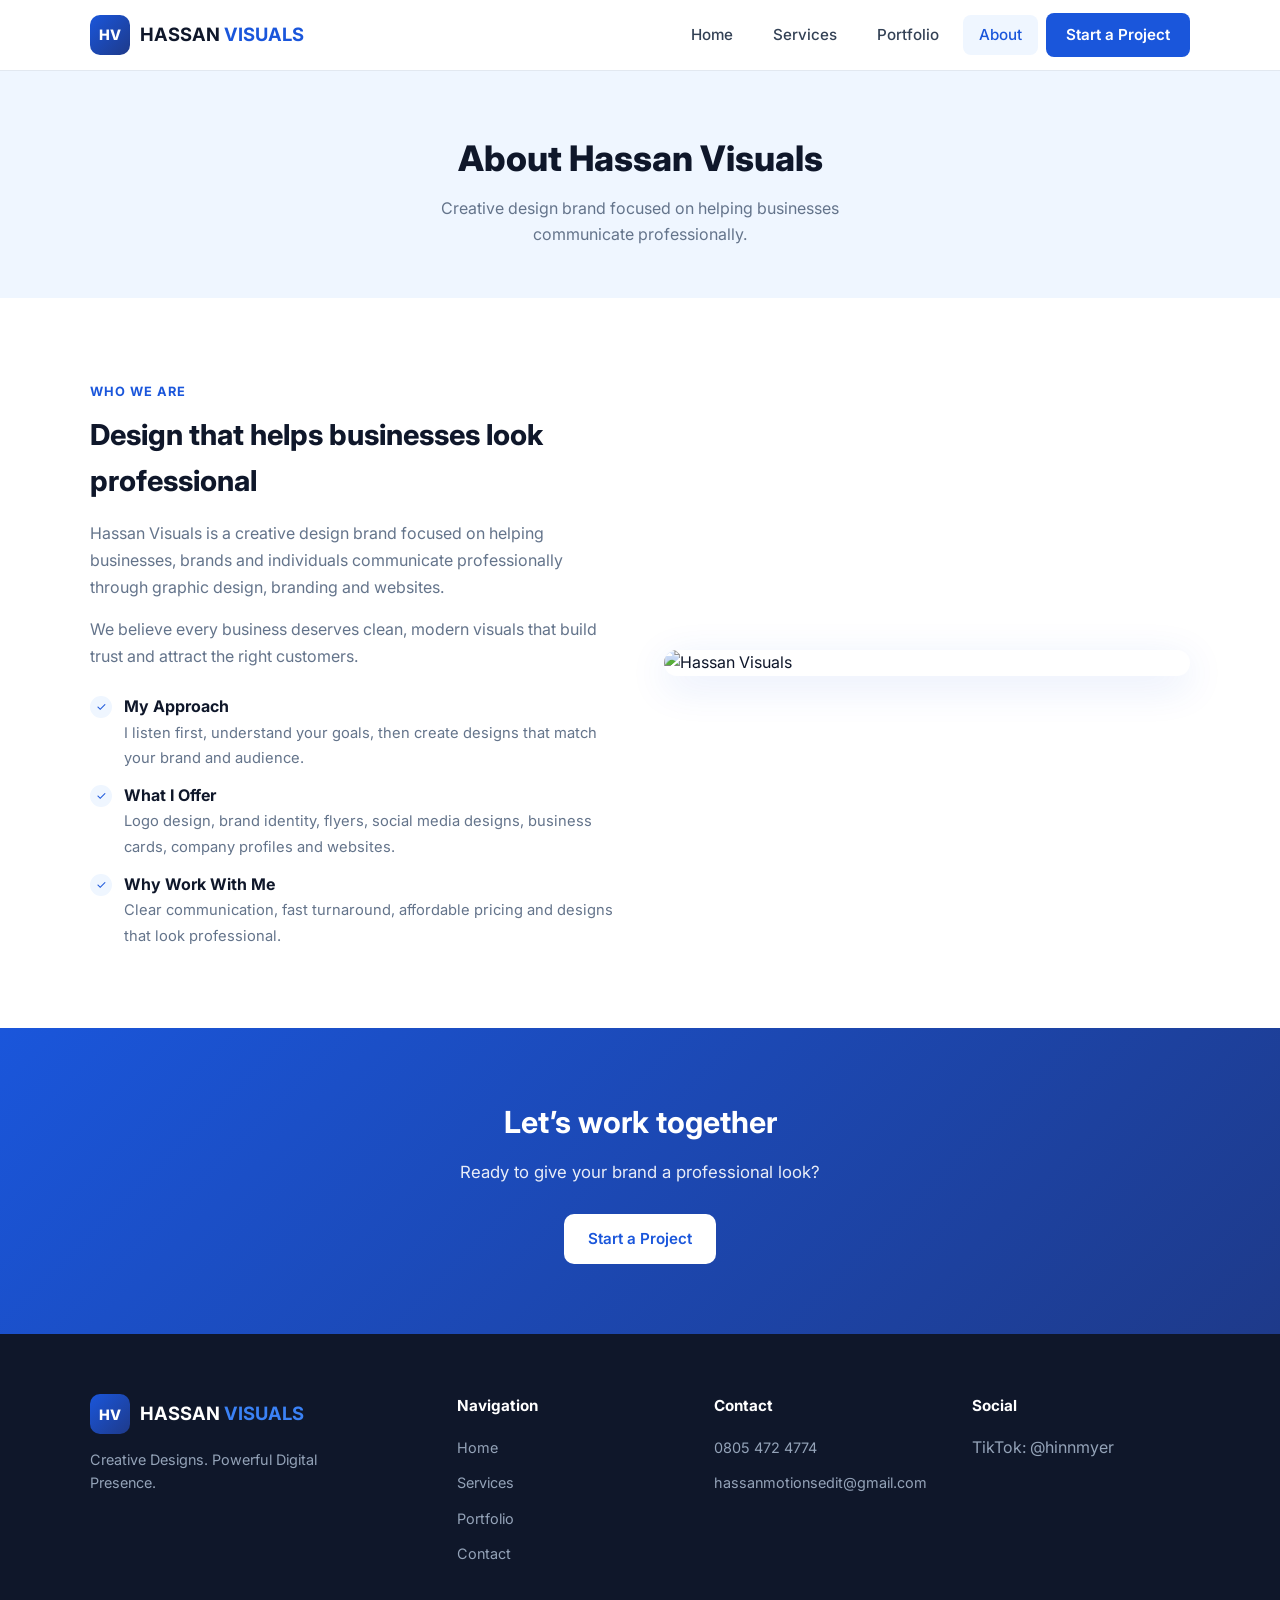
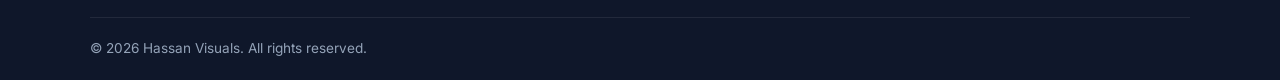
==== about.html @ f55da146 "Add files via upload" ====
<!DOCTYPE html>
<html lang="en">
<head>
  <meta charset="UTF-8">
  <meta name="viewport" content="width=device-width, initial-scale=1.0">
  <title>About | Hassan Visuals</title>
  <link rel="preconnect" href="https://fonts.googleapis.com">
  <link href="https://fonts.googleapis.com/css2?family=Inter:wght@400;500;600;700;800&display=swap" rel="stylesheet">
  <link rel="stylesheet" href="styles.css">
</head>
<body>
  <header class="header" id="header">
    <div class="container">
      <nav class="nav">
        <a href="index.html" class="logo"><div class="logo-mark">HV</div><div>HASSAN <span>VISUALS</span></div></a>
        <div class="nav-links">
          <a href="index.html">Home</a>
          <a href="services.html">Services</a>
          <a href="portfolio.html">Portfolio</a>
          <a href="about.html" class="active">About</a>
          <a href="contact.html" class="btn-nav">Start a Project</a>
        </div>
        <button class="hamburger" id="hamburger" aria-label="Menu"><span></span><span></span><span></span></button>
      </nav>
    </div>
  </header>

  <div class="mobile-menu" id="mobileMenu">
    <a href="index.html">Home</a>
    <a href="services.html">Services</a>
    <a href="portfolio.html">Portfolio</a>
    <a href="about.html" class="active">About</a>
    <a href="contact.html">Contact</a>
    <a href="contact.html" class="btn-nav">Start a Project</a>
    <a href="https://wa.me/2348054724774" target="_blank" class="btn-nav" style="background:#25d366;">WhatsApp Us</a>
  </div>

  <section class="page-hero">
    <div class="container">
      <h1>About Hassan Visuals</h1>
      <p>Creative design brand focused on helping businesses communicate professionally.</p>
    </div>
  </section>

  <section class="section">
    <div class="container">
      <div class="about-grid">
        <div class="about-content">
          <div class="section-label">Who We Are</div>
          <h2>Design that helps businesses look professional</h2>
          <p>Hassan Visuals is a creative design brand focused on helping businesses, brands and individuals communicate professionally through graphic design, branding and websites.</p>
          <p>We believe every business deserves clean, modern visuals that build trust and attract the right customers.</p>

          <div class="about-features">
            <div class="about-feature">
              <div class="check">✓</div>
              <div><strong>My Approach</strong><br><span style="color:var(--gray-500);font-size:0.92rem;">I listen first, understand your goals, then create designs that match your brand and audience.</span></div>
            </div>
            <div class="about-feature">
              <div class="check">✓</div>
              <div><strong>What I Offer</strong><br><span style="color:var(--gray-500);font-size:0.92rem;">Logo design, brand identity, flyers, social media designs, business cards, company profiles and websites.</span></div>
            </div>
            <div class="about-feature">
              <div class="check">✓</div>
              <div><strong>Why Work With Me</strong><br><span style="color:var(--gray-500);font-size:0.92rem;">Clear communication, fast turnaround, affordable pricing and designs that look professional.</span></div>
            </div>
          </div>
        </div>
        <div>
          <img src="assets/hassan-promo.png" alt="Hassan Visuals" style="border-radius:16px;box-shadow:var(--shadow-lg);width:100%;">
        </div>
      </div>
    </div>
  </section>

  <section class="cta-section">
    <div class="container">
      <h2>Let’s work together</h2>
      <p>Ready to give your brand a professional look?</p>
      <a href="contact.html" class="btn btn-primary">Start a Project</a>
    </div>
  </section>

  <footer class="footer">
    <div class="container">
      <div class="footer-grid">
        <div class="footer-brand">
          <a href="index.html" class="logo"><div class="logo-mark">HV</div><div>HASSAN <span style="color:#3b82f6">VISUALS</span></div></a>
          <p>Creative Designs. Powerful Digital Presence.</p>
        </div>
        <div class="footer-col"><h4>Navigation</h4><ul><li><a href="index.html">Home</a></li><li><a href="services.html">Services</a></li><li><a href="portfolio.html">Portfolio</a></li><li><a href="contact.html">Contact</a></li></ul></div>
        <div class="footer-col"><h4>Contact</h4><ul><li><a href="https://wa.me/2348054724774" target="_blank">0805 472 4774</a></li><li><a href="mailto:hassanmotionsedit@gmail.com">hassanmotionsedit@gmail.com</a></li></ul></div>
        <div class="footer-col"><h4>Social</h4><ul><li>TikTok: @hinnmyer</li></ul></div>
      </div>
      <div class="footer-bottom"><p>© 2026 Hassan Visuals. All rights reserved.</p></div>
    </div>
  </footer>
  <script src="script.js"></script>
</body>
</html>
---- styles.css ----
/* =============================================
   HASSAN VISUALS — Blue & White Professional Theme
   ============================================= */

:root {
  --blue: #1a56db;
  --blue-dark: #1e3a8a;
  --blue-light: #3b82f6;
  --blue-soft: #eff6ff;
  --white: #ffffff;
  --gray-50: #f8fafc;
  --gray-100: #f1f5f9;
  --gray-200: #e2e8f0;
  --gray-500: #64748b;
  --gray-700: #334155;
  --gray-900: #0f172a;
  --gold: #f59e0b;
  --radius: 12px;
  --shadow: 0 4px 20px rgba(26, 86, 219, 0.08);
  --shadow-lg: 0 10px 40px rgba(26, 86, 219, 0.12);
  --font: 'Inter', -apple-system, BlinkMacSystemFont, 'Segoe UI', sans-serif;
}

* {
  margin: 0;
  padding: 0;
  box-sizing: border-box;
}

html {
  scroll-behavior: smooth;
}

body {
  font-family: var(--font);
  background: var(--white);
  color: var(--gray-900);
  line-height: 1.6;
  overflow-x: hidden;
}

img {
  max-width: 100%;
  display: block;
}

a {
  text-decoration: none;
  color: inherit;
}

ul {
  list-style: none;
}

.container {
  width: 100%;
  max-width: 1140px;
  margin: 0 auto;
  padding: 0 20px;
}

/* ========== HEADER & NAV ========== */
.header {
  position: fixed;
  top: 0;
  left: 0;
  right: 0;
  z-index: 1000;
  background: rgba(255, 255, 255, 0.95);
  backdrop-filter: blur(12px);
  border-bottom: 1px solid var(--gray-200);
  transition: box-shadow 0.3s;
}

.header.scrolled {
  box-shadow: 0 2px 20px rgba(0,0,0,0.06);
}

.nav {
  display: flex;
  align-items: center;
  justify-content: space-between;
  height: 70px;
}

.logo {
  display: flex;
  align-items: center;
  gap: 10px;
  font-weight: 700;
  font-size: 1.15rem;
  color: var(--gray-900);
}

.logo-mark {
  width: 40px;
  height: 40px;
  background: linear-gradient(135deg, var(--blue), var(--blue-dark));
  color: white;
  border-radius: 10px;
  display: flex;
  align-items: center;
  justify-content: center;
  font-size: 0.9rem;
  font-weight: 800;
}

.logo span {
  color: var(--blue);
}

/* Desktop Nav */
.nav-links {
  display: flex;
  align-items: center;
  gap: 8px;
}

.nav-links a {
  padding: 8px 16px;
  font-size: 0.95rem;
  font-weight: 500;
  color: var(--gray-700);
  border-radius: 8px;
  transition: 0.2s;
}

.nav-links a:hover,
.nav-links a.active {
  color: var(--blue);
  background: var(--blue-soft);
}

.nav-links .btn-nav {
  background: var(--blue);
  color: white !important;
  padding: 10px 20px;
  border-radius: 8px;
  font-weight: 600;
}

.nav-links .btn-nav:hover {
  background: var(--blue-dark);
}

/* Hamburger */
.hamburger {
  display: none;
  flex-direction: column;
  gap: 5px;
  cursor: pointer;
  padding: 8px;
  background: none;
  border: none;
  z-index: 1001;
}

.hamburger span {
  display: block;
  width: 24px;
  height: 2.5px;
  background: var(--gray-900);
  border-radius: 2px;
  transition: 0.3s;
}

.hamburger.active span:nth-child(1) {
  transform: rotate(45deg) translate(5px, 5px);
}

.hamburger.active span:nth-child(2) {
  opacity: 0;
}

.hamburger.active span:nth-child(3) {
  transform: rotate(-45deg) translate(5px, -5px);
}

/* Mobile Menu */
.mobile-menu {
  display: none;
  position: fixed;
  top: 70px;
  left: 0;
  right: 0;
  bottom: 0;
  background: white;
  padding: 24px 20px;
  flex-direction: column;
  gap: 8px;
  z-index: 999;
  transform: translateX(100%);
  transition: transform 0.3s ease;
}

.mobile-menu.open {
  transform: translateX(0);
}

.mobile-menu a {
  display: block;
  padding: 14px 16px;
  font-size: 1.05rem;
  font-weight: 500;
  color: var(--gray-700);
  border-radius: 10px;
  transition: 0.2s;
}

.mobile-menu a:hover,
.mobile-menu a.active {
  background: var(--blue-soft);
  color: var(--blue);
}

.mobile-menu .btn-nav {
  background: var(--blue);
  color: white !important;
  text-align: center;
  margin-top: 12px;
  font-weight: 600;
}

/* ========== HERO ========== */
.hero {
  padding: 140px 0 80px;
  background: linear-gradient(180deg, var(--blue-soft) 0%, white 100%);
  position: relative;
  overflow: hidden;
}

.hero::before {
  content: '';
  position: absolute;
  top: -100px;
  right: -100px;
  width: 400px;
  height: 400px;
  background: radial-gradient(circle, rgba(26,86,219,0.08), transparent 70%);
  pointer-events: none;
}

.hero-content {
  max-width: 680px;
}

.hero-badge {
  display: inline-block;
  background: white;
  color: var(--blue);
  font-size: 0.85rem;
  font-weight: 600;
  padding: 6px 14px;
  border-radius: 50px;
  border: 1px solid var(--gray-200);
  margin-bottom: 20px;
  box-shadow: var(--shadow);
}

.hero h1 {
  font-size: clamp(2.2rem, 5vw, 3.2rem);
  font-weight: 800;
  line-height: 1.15;
  color: var(--gray-900);
  margin-bottom: 18px;
  letter-spacing: -0.5px;
}

.hero h1 span {
  color: var(--blue);
}

.hero p {
  font-size: 1.1rem;
  color: var(--gray-500);
  margin-bottom: 32px;
  max-width: 520px;
  line-height: 1.7;
}

.hero-buttons {
  display: flex;
  flex-wrap: wrap;
  gap: 12px;
}

/* ========== BUTTONS ========== */
.btn {
  display: inline-flex;
  align-items: center;
  justify-content: center;
  gap: 8px;
  padding: 13px 24px;
  font-size: 0.95rem;
  font-weight: 600;
  border-radius: 10px;
  border: none;
  cursor: pointer;
  transition: 0.25s;
  font-family: var(--font);
}

.btn-primary {
  background: var(--blue);
  color: white;
  box-shadow: 0 4px 14px rgba(26, 86, 219, 0.3);
}

.btn-primary:hover {
  background: var(--blue-dark);
  transform: translateY(-1px);
}

.btn-outline {
  background: white;
  color: var(--blue);
  border: 2px solid var(--blue);
}

.btn-outline:hover {
  background: var(--blue-soft);
}

.btn-whatsapp {
  background: #25d366;
  color: white;
}

.btn-whatsapp:hover {
  background: #1da851;
}

/* ========== SECTIONS ========== */
.section {
  padding: 80px 0;
}

.section-header {
  text-align: center;
  max-width: 560px;
  margin: 0 auto 48px;
}

.section-header h2 {
  font-size: 1.9rem;
  font-weight: 750;
  color: var(--gray-900);
  margin-bottom: 12px;
  letter-spacing: -0.3px;
}

.section-header p {
  color: var(--gray-500);
  font-size: 1.05rem;
}

.section-label {
  display: inline-block;
  font-size: 0.8rem;
  font-weight: 700;
  color: var(--blue);
  text-transform: uppercase;
  letter-spacing: 1px;
  margin-bottom: 10px;
}

/* ========== SERVICES ========== */
.services-grid {
  display: grid;
  grid-template-columns: repeat(auto-fill, minmax(280px, 1fr));
  gap: 24px;
}

.service-card {
  background: white;
  border: 1px solid var(--gray-200);
  border-radius: var(--radius);
  padding: 28px 24px;
  transition: 0.3s;
}

.service-card:hover {
  border-color: var(--blue-light);
  box-shadow: var(--shadow-lg);
  transform: translateY(-4px);
}

.service-icon {
  width: 48px;
  height: 48px;
  background: var(--blue-soft);
  color: var(--blue);
  border-radius: 12px;
  display: flex;
  align-items: center;
  justify-content: center;
  font-size: 1.4rem;
  margin-bottom: 16px;
}

.service-card h3 {
  font-size: 1.1rem;
  font-weight: 700;
  margin-bottom: 8px;
  color: var(--gray-900);
}

.service-card p {
  font-size: 0.92rem;
  color: var(--gray-500);
  line-height: 1.6;
}

/* ========== PORTFOLIO ========== */
.portfolio-grid {
  display: grid;
  grid-template-columns: repeat(auto-fill, minmax(300px, 1fr));
  gap: 24px;
}

.portfolio-card {
  background: white;
  border-radius: var(--radius);
  overflow: hidden;
  border: 1px solid var(--gray-200);
  transition: 0.3s;
}

.portfolio-card:hover {
  box-shadow: var(--shadow-lg);
  transform: translateY(-4px);
}

.portfolio-card-img {
  width: 100%;
  aspect-ratio: 4/3;
  overflow: hidden;
  background: var(--gray-100);
}

.portfolio-card-img img {
  width: 100%;
  height: 100%;
  object-fit: cover;
  transition: transform 0.4s;
}

.portfolio-card:hover .portfolio-card-img img {
  transform: scale(1.05);
}

.portfolio-card-body {
  padding: 18px 20px 22px;
}

.portfolio-card-body .category {
  font-size: 0.75rem;
  font-weight: 700;
  color: var(--blue);
  text-transform: uppercase;
  letter-spacing: 0.5px;
  margin-bottom: 6px;
}

.portfolio-card-body h3 {
  font-size: 1.05rem;
  font-weight: 700;
  margin-bottom: 6px;
}

.portfolio-card-body p {
  font-size: 0.88rem;
  color: var(--gray-500);
  line-height: 1.5;
}

/* ========== PRICING ========== */
.pricing-grid {
  display: grid;
  grid-template-columns: repeat(auto-fill, minmax(260px, 1fr));
  gap: 20px;
}

.price-card {
  background: white;
  border: 1px solid var(--gray-200);
  border-radius: var(--radius);
  padding: 28px 24px;
  text-align: center;
  transition: 0.3s;
}

.price-card:hover {
  border-color: var(--blue);
  box-shadow: var(--shadow-lg);
}

.price-card h3 {
  font-size: 1.1rem;
  margin-bottom: 8px;
}

.price-card .price {
  font-size: 1.6rem;
  font-weight: 800;
  color: var(--blue);
  margin: 12px 0;
}

.price-card p {
  font-size: 0.9rem;
  color: var(--gray-500);
}

/* ========== ABOUT ========== */
.about-grid {
  display: grid;
  grid-template-columns: 1fr 1fr;
  gap: 48px;
  align-items: center;
}

.about-content h2 {
  font-size: 1.8rem;
  font-weight: 750;
  margin-bottom: 16px;
}

.about-content p {
  color: var(--gray-500);
  margin-bottom: 14px;
  line-height: 1.7;
}

.about-features {
  display: grid;
  gap: 12px;
  margin-top: 24px;
}

.about-feature {
  display: flex;
  align-items: flex-start;
  gap: 12px;
}

.about-feature .check {
  width: 22px;
  height: 22px;
  background: var(--blue-soft);
  color: var(--blue);
  border-radius: 50%;
  display: flex;
  align-items: center;
  justify-content: center;
  font-size: 0.75rem;
  flex-shrink: 0;
  margin-top: 2px;
}

/* ========== CONTACT ========== */
.contact-grid {
  display: grid;
  grid-template-columns: 1fr 1.2fr;
  gap: 40px;
}

.contact-info-card {
  background: var(--blue);
  color: white;
  border-radius: 16px;
  padding: 36px 28px;
}

.contact-info-card h3 {
  font-size: 1.3rem;
  margin-bottom: 8px;
}

.contact-info-card > p {
  opacity: 0.85;
  margin-bottom: 28px;
  font-size: 0.95rem;
}

.contact-item {
  display: flex;
  align-items: flex-start;
  gap: 14px;
  margin-bottom: 20px;
}

.contact-item .icon {
  width: 40px;
  height: 40px;
  background: rgba(255,255,255,0.15);
  border-radius: 10px;
  display: flex;
  align-items: center;
  justify-content: center;
  flex-shrink: 0;
}

.contact-item .label {
  font-size: 0.8rem;
  opacity: 0.7;
  margin-bottom: 2px;
}

.contact-item .value {
  font-weight: 600;
  font-size: 0.95rem;
}

.contact-item a {
  color: white;
}

.contact-form {
  background: white;
  border: 1px solid var(--gray-200);
  border-radius: 16px;
  padding: 32px 28px;
}

.form-group {
  margin-bottom: 18px;
}

.form-group label {
  display: block;
  font-size: 0.88rem;
  font-weight: 600;
  color: var(--gray-700);
  margin-bottom: 6px;
}

.form-group input,
.form-group select,
.form-group textarea {
  width: 100%;
  padding: 12px 14px;
  border: 1px solid var(--gray-200);
  border-radius: 8px;
  font-size: 0.95rem;
  font-family: var(--font);
  transition: 0.2s;
  background: var(--gray-50);
}

.form-group input:focus,
.form-group select:focus,
.form-group textarea:focus {
  outline: none;
  border-color: var(--blue);
  background: white;
  box-shadow: 0 0 0 3px rgba(26, 86, 219, 0.1);
}

.form-group textarea {
  min-height: 110px;
  resize: vertical;
}

.form-row {
  display: grid;
  grid-template-columns: 1fr 1fr;
  gap: 16px;
}

/* ========== CTA ========== */
.cta-section {
  background: linear-gradient(135deg, var(--blue), var(--blue-dark));
  color: white;
  padding: 70px 0;
  text-align: center;
}

.cta-section h2 {
  font-size: 1.9rem;
  margin-bottom: 12px;
}

.cta-section p {
  opacity: 0.9;
  margin-bottom: 28px;
  font-size: 1.05rem;
}

.cta-section .btn-primary {
  background: white;
  color: var(--blue);
  box-shadow: none;
}

.cta-section .btn-primary:hover {
  background: var(--gray-100);
}

/* ========== FOOTER ========== */
.footer {
  background: var(--gray-900);
  color: #94a3b8;
  padding: 60px 0 0;
}

.footer-grid {
  display: grid;
  grid-template-columns: 1.5fr 1fr 1fr 1fr;
  gap: 40px;
  padding-bottom: 40px;
  border-bottom: 1px solid rgba(255,255,255,0.08);
}

.footer-brand .logo {
  color: white;
  margin-bottom: 14px;
}

.footer-brand p {
  font-size: 0.9rem;
  line-height: 1.6;
  max-width: 260px;
}

.footer-col h4 {
  color: white;
  font-size: 0.95rem;
  margin-bottom: 16px;
}

.footer-col ul li {
  margin-bottom: 10px;
}

.footer-col a {
  font-size: 0.9rem;
  transition: 0.2s;
}

.footer-col a:hover {
  color: white;
}

.footer-bottom {
  display: flex;
  justify-content: space-between;
  align-items: center;
  padding: 20px 0;
  font-size: 0.85rem;
}

.footer-social {
  display: flex;
  gap: 12px;
}

.footer-social a {
  width: 36px;
  height: 36px;
  background: rgba(255,255,255,0.08);
  border-radius: 8px;
  display: flex;
  align-items: center;
  justify-content: center;
  transition: 0.2s;
}

.footer-social a:hover {
  background: var(--blue);
  color: white;
}

/* ========== PAGE HERO ========== */
.page-hero {
  padding: 130px 0 50px;
  background: var(--blue-soft);
  text-align: center;
}

.page-hero h1 {
  font-size: 2.2rem;
  font-weight: 800;
  margin-bottom: 10px;
}

.page-hero p {
  color: var(--gray-500);
  max-width: 500px;
  margin: 0 auto;
}

/* ========== RESPONSIVE ========== */
@media (max-width: 900px) {
  .nav-links {
    display: none;
  }

  .hamburger {
    display: flex;
  }

  .mobile-menu {
    display: flex;
  }

  .about-grid,
  .contact-grid {
    grid-template-columns: 1fr;
  }

  .footer-grid {
    grid-template-columns: 1fr 1fr;
  }

  .form-row {
    grid-template-columns: 1fr;
  }
}

@media (max-width: 600px) {
  .hero {
    padding: 120px 0 60px;
  }

  .section {
    padding: 60px 0;
  }

  .footer-grid {
    grid-template-columns: 1fr;
  }

  .footer-bottom {
    flex-direction: column;
    gap: 12px;
    text-align: center;
  }

  .hero-buttons {
    flex-direction: column;
  }

  .hero-buttons .btn {
    width: 100%;
  }
}
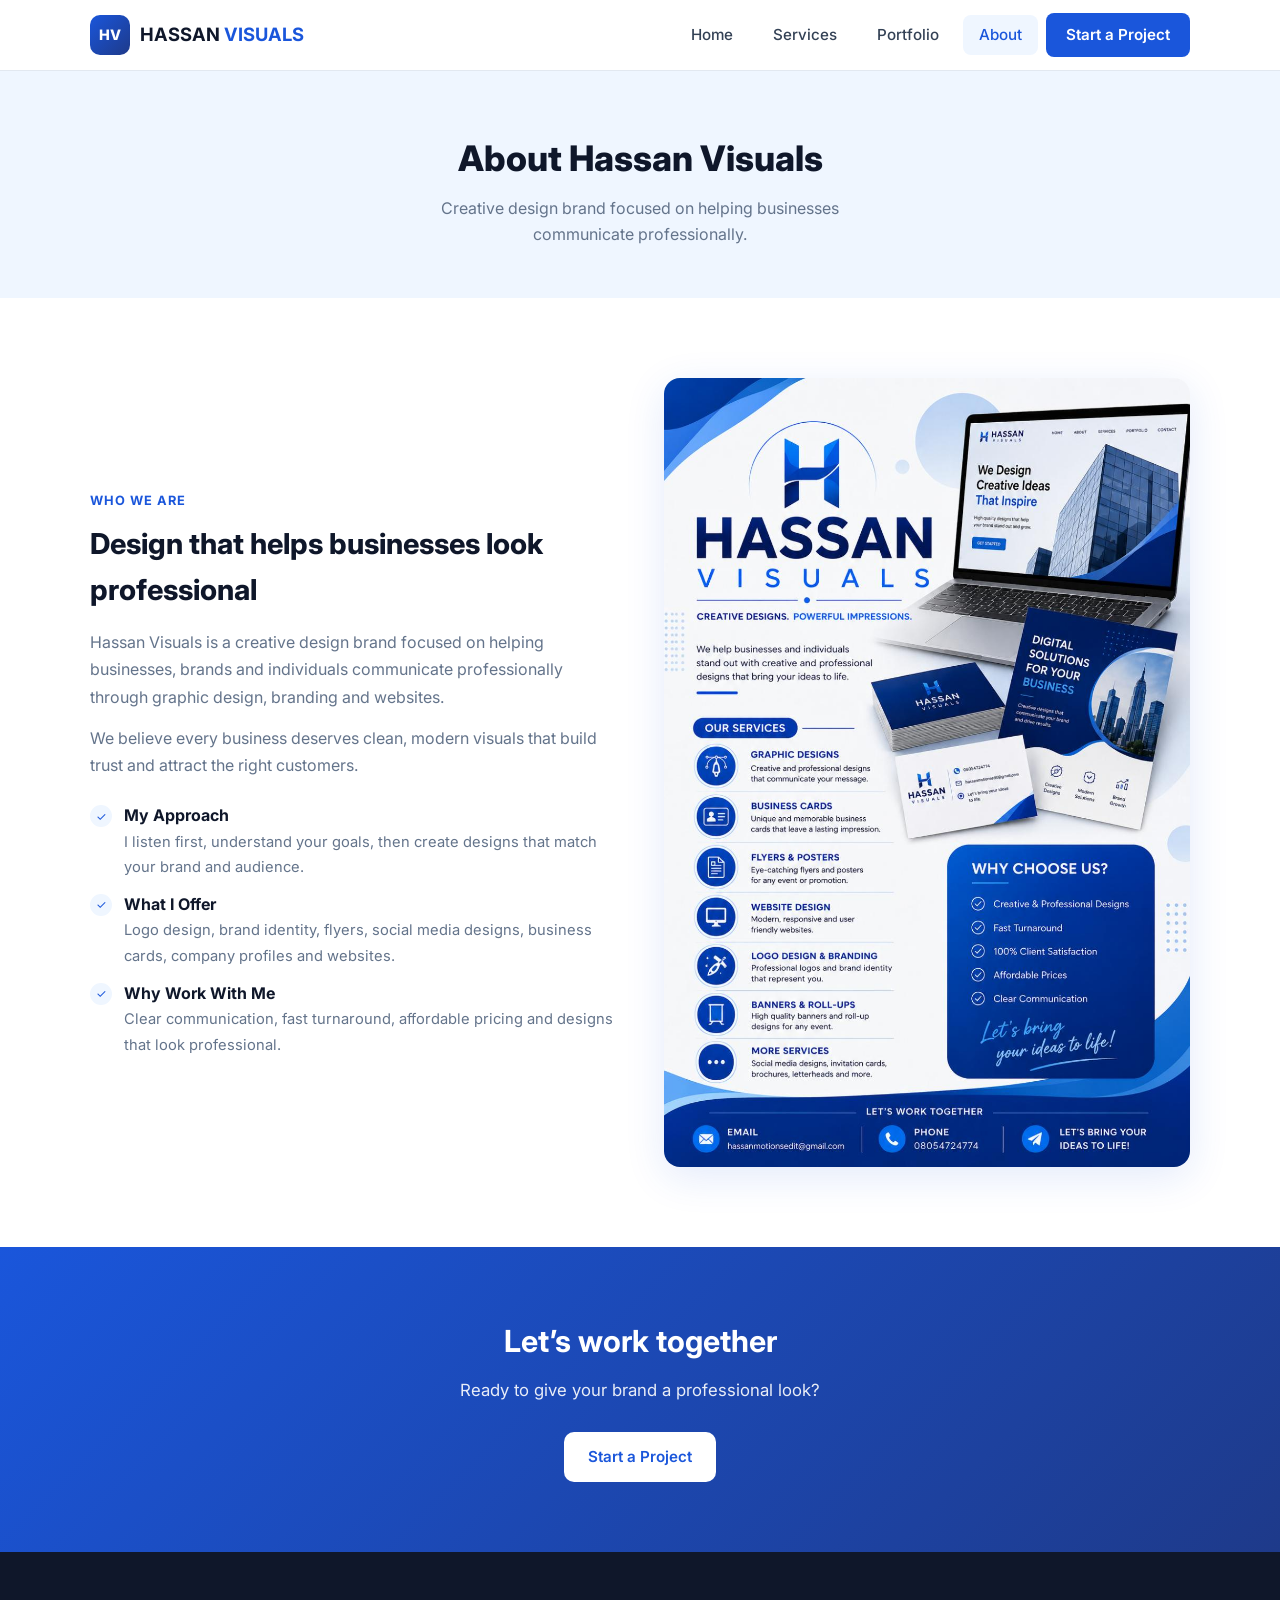
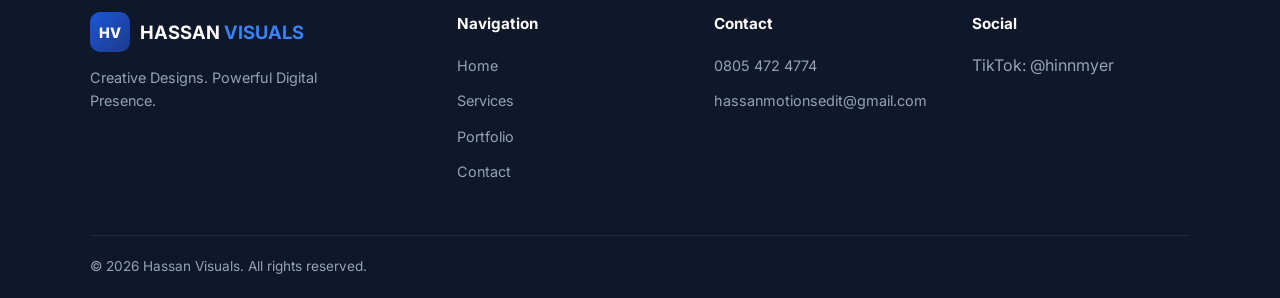
==== commit 4ed6d94b: "Add files via upload" ====
--- a/about.html
+++ b/about.html
@@ -67,7 +67,7 @@
           </div>
         </div>
         <div>
-          <img src="assets/hassan-promo.png" alt="Hassan Visuals" style="border-radius:16px;box-shadow:var(--shadow-lg);width:100%;">
+          <img src="hassan-promo.png" alt="Hassan Visuals" style="border-radius:16px;box-shadow:var(--shadow-lg);width:100%;">
         </div>
       </div>
     </div>
@@ -96,5 +96,8 @@
     </div>
   </footer>
   <script src="script.js"></script>
+<script>/* INLINE HAMBURGER */
+(function(){var h=document.getElementById("hamburger"),m=document.getElementById("mobileMenu");if(h&&m){h.addEventListener("click",function(){h.classList.toggle("active");m.classList.toggle("open");document.body.style.overflow=m.classList.contains("open")?"hidden":"";});m.querySelectorAll("a").forEach(function(a){a.addEventListener("click",function(){h.classList.remove("active");m.classList.remove("open");document.body.style.overflow="";});});}})();
+</script>
 </body>
 </html>
--- a/styles.css
+++ b/styles.css
@@ -192,9 +192,11 @@
   z-index: 999;
   transform: translateX(100%);
   transition: transform 0.3s ease;
+  overflow-y: auto;
 }
 
 .mobile-menu.open {
+  display: flex !important;
   transform: translateX(0);
 }
 
@@ -802,6 +804,7 @@
   }
 
   .mobile-menu {
+  display: none;
     display: flex;
   }
 
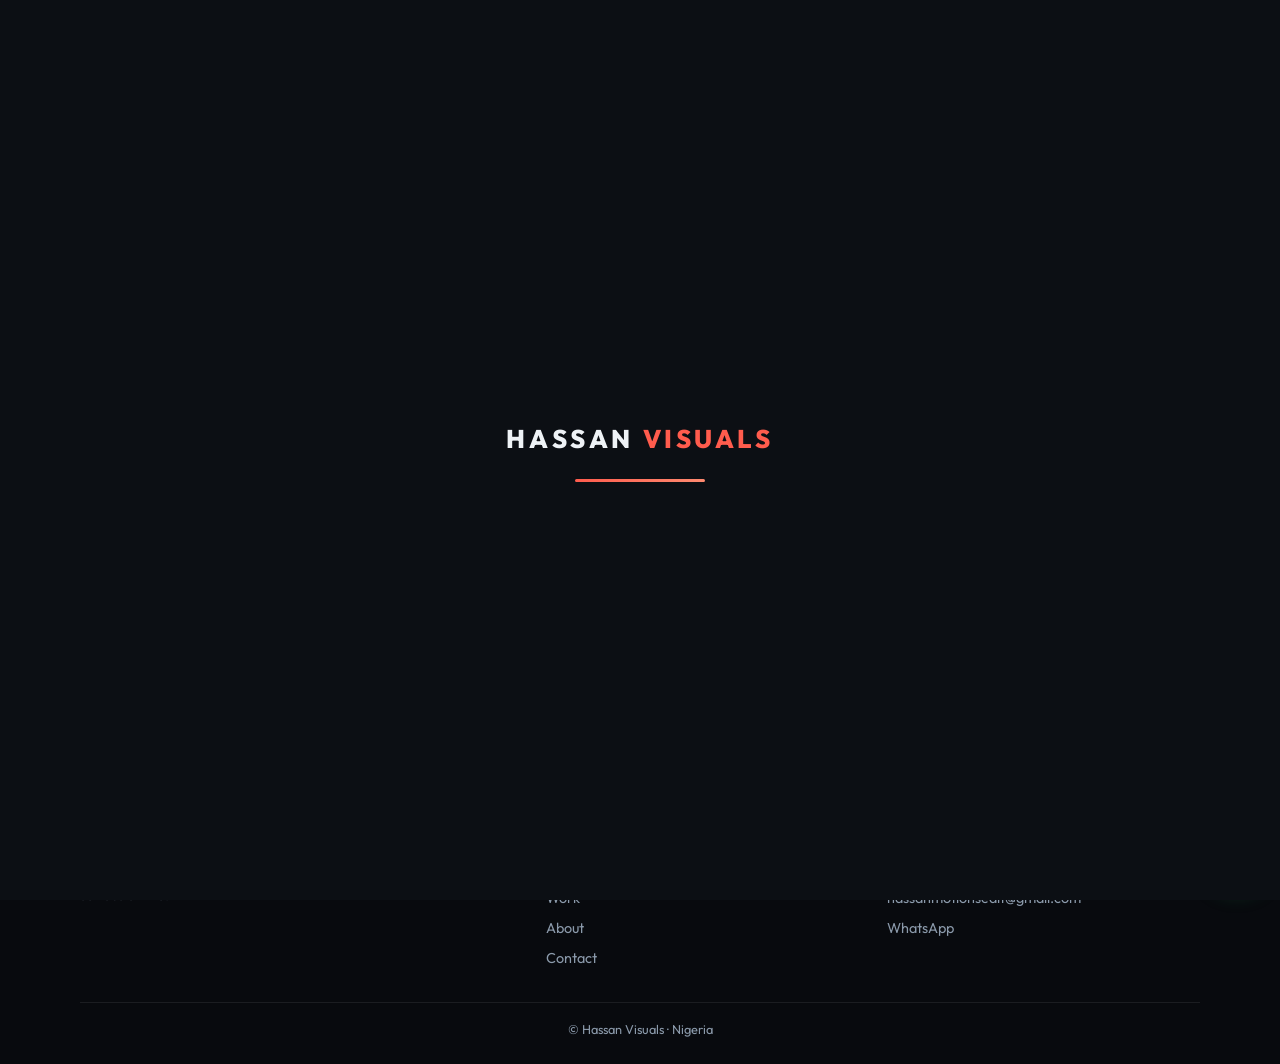
==== commit 2ef3d1d1: "Add files via upload" ====
--- a/about.html
+++ b/about.html
@@ -1,103 +1,37 @@
 <!DOCTYPE html>
 <html lang="en">
 <head>
-  <meta charset="UTF-8">
-  <meta name="viewport" content="width=device-width, initial-scale=1.0">
-  <title>About | Hassan Visuals</title>
-  <link rel="preconnect" href="https://fonts.googleapis.com">
-  <link href="https://fonts.googleapis.com/css2?family=Inter:wght@400;500;600;700;800&display=swap" rel="stylesheet">
-  <link rel="stylesheet" href="styles.css">
+<meta charset="UTF-8">
+<meta name="viewport" content="width=device-width, initial-scale=1.0">
+<title>About — Hassan Visuals</title>
+<link rel="stylesheet" href="styles.css">
 </head>
 <body>
-  <header class="header" id="header">
-    <div class="container">
-      <nav class="nav">
-        <a href="index.html" class="logo"><div class="logo-mark">HV</div><div>HASSAN <span>VISUALS</span></div></a>
-        <div class="nav-links">
-          <a href="index.html">Home</a>
-          <a href="services.html">Services</a>
-          <a href="portfolio.html">Portfolio</a>
-          <a href="about.html" class="active">About</a>
-          <a href="contact.html" class="btn-nav">Start a Project</a>
-        </div>
-        <button class="hamburger" id="hamburger" aria-label="Menu"><span></span><span></span><span></span></button>
-      </nav>
-    </div>
-  </header>
-
-  <div class="mobile-menu" id="mobileMenu">
-    <a href="index.html">Home</a>
-    <a href="services.html">Services</a>
-    <a href="portfolio.html">Portfolio</a>
-    <a href="about.html" class="active">About</a>
-    <a href="contact.html">Contact</a>
-    <a href="contact.html" class="btn-nav">Start a Project</a>
-    <a href="https://wa.me/2348054724774" target="_blank" class="btn-nav" style="background:#25d366;">WhatsApp Us</a>
-  </div>
-
-  <section class="page-hero">
-    <div class="container">
-      <h1>About Hassan Visuals</h1>
-      <p>Creative design brand focused on helping businesses communicate professionally.</p>
-    </div>
-  </section>
-
-  <section class="section">
-    <div class="container">
-      <div class="about-grid">
-        <div class="about-content">
-          <div class="section-label">Who We Are</div>
-          <h2>Design that helps businesses look professional</h2>
-          <p>Hassan Visuals is a creative design brand focused on helping businesses, brands and individuals communicate professionally through graphic design, branding and websites.</p>
-          <p>We believe every business deserves clean, modern visuals that build trust and attract the right customers.</p>
-
-          <div class="about-features">
-            <div class="about-feature">
-              <div class="check">✓</div>
-              <div><strong>My Approach</strong><br><span style="color:var(--gray-500);font-size:0.92rem;">I listen first, understand your goals, then create designs that match your brand and audience.</span></div>
-            </div>
-            <div class="about-feature">
-              <div class="check">✓</div>
-              <div><strong>What I Offer</strong><br><span style="color:var(--gray-500);font-size:0.92rem;">Logo design, brand identity, flyers, social media designs, business cards, company profiles and websites.</span></div>
-            </div>
-            <div class="about-feature">
-              <div class="check">✓</div>
-              <div><strong>Why Work With Me</strong><br><span style="color:var(--gray-500);font-size:0.92rem;">Clear communication, fast turnaround, affordable pricing and designs that look professional.</span></div>
-            </div>
-          </div>
-        </div>
-        <div>
-          <img src="hassan-promo.png" alt="Hassan Visuals" style="border-radius:16px;box-shadow:var(--shadow-lg);width:100%;">
-        </div>
-      </div>
-    </div>
-  </section>
-
-  <section class="cta-section">
-    <div class="container">
-      <h2>Let’s work together</h2>
-      <p>Ready to give your brand a professional look?</p>
-      <a href="contact.html" class="btn btn-primary">Start a Project</a>
-    </div>
-  </section>
-
-  <footer class="footer">
-    <div class="container">
-      <div class="footer-grid">
-        <div class="footer-brand">
-          <a href="index.html" class="logo"><div class="logo-mark">HV</div><div>HASSAN <span style="color:#3b82f6">VISUALS</span></div></a>
-          <p>Creative Designs. Powerful Digital Presence.</p>
-        </div>
-        <div class="footer-col"><h4>Navigation</h4><ul><li><a href="index.html">Home</a></li><li><a href="services.html">Services</a></li><li><a href="portfolio.html">Portfolio</a></li><li><a href="contact.html">Contact</a></li></ul></div>
-        <div class="footer-col"><h4>Contact</h4><ul><li><a href="https://wa.me/2348054724774" target="_blank">0805 472 4774</a></li><li><a href="mailto:hassanmotionsedit@gmail.com">hassanmotionsedit@gmail.com</a></li></ul></div>
-        <div class="footer-col"><h4>Social</h4><ul><li>TikTok: @hinnmyer</li></ul></div>
-      </div>
-      <div class="footer-bottom"><p>© 2026 Hassan Visuals. All rights reserved.</p></div>
-    </div>
-  </footer>
-  <script src="script.js"></script>
-<script>/* INLINE HAMBURGER */
-(function(){var h=document.getElementById("hamburger"),m=document.getElementById("mobileMenu");if(h&&m){h.addEventListener("click",function(){h.classList.toggle("active");m.classList.toggle("open");document.body.style.overflow=m.classList.contains("open")?"hidden":"";});m.querySelectorAll("a").forEach(function(a){a.addEventListener("click",function(){h.classList.remove("active");m.classList.remove("open");document.body.style.overflow="";});});}})();
-</script>
-</body>
-</html>
+<div class="page-loader" id="pageLoader"><div class="loader-brand">HASSAN <span>VISUALS</span></div><div class="loader-bar"><i></i></div></div>
+<header class="header"><div class="nav">
+<a href="index.html" class="logo"><div class="logo-mark">HV</div><div>HASSAN <span>VISUALS</span></div></a>
+<nav class="nav-links"><a href="index.html" class="">Home</a><a href="services.html" class="">Services</a><a href="work.html" class="">Work</a><a href="about.html" class="active">About</a><a href="contact.html" class="">Contact</a><a class="nav-cta" href="https://wa.me/2347053326235?text=Hi%20Hassan%20Visuals%2C%20I%20want%20a%20website" target="_blank" rel="noopener">Start a Project</a></nav>
+<button class="hamburger" id="menuBtn" type="button" aria-label="Menu"><span></span><span></span><span></span></button>
+</div><div class="mobile-menu" id="mobileMenu"><a href="index.html">Home</a><a href="services.html">Services</a><a href="work.html">Work</a><a href="about.html">About</a><a href="contact.html">Contact</a><a href="https://wa.me/2347053326235?text=Hi%20Hassan%20Visuals%2C%20I%20want%20a%20website" target="_blank" rel="noopener">Start a Project</a></div></header>
+<div class="page-hero reveal"><h1>About Hassan Visuals</h1><p>Design and web from Nigeria</p></div>
+<section class="section">
+<div class="about-grid reveal">
+<img src="logo-main.png" alt="Hassan Visuals">
+<div>
+<div class="section-label">Approach</div>
+<h2>Clear work. No filler.</h2>
+<p>Hassan Visuals helps businesses show up online with websites and graphics that feel deliberate — not like a random template.</p>
+<p>I focus on layout, readability on phone, and clear next steps (usually WhatsApp or call).</p>
+<p>Whether it’s a school, car dealer, tailor, shop or clinic, the goal is the same: look credible and make contact easy.</p>
+<a class="btn btn-coral" href="https://wa.me/2347053326235?text=Hi%20Hassan%20Visuals" target="_blank" rel="noopener" style="margin-top:12px;">Talk on WhatsApp</a>
+</div>
+</div>
+</section>
+<footer class="footer"><div class="footer-inner">
+<div><strong>Hassan Visuals</strong><p>Websites, branding and graphics for businesses that want to look serious online.</p></div>
+<div><h4>Explore</h4><a href="services.html">Services</a><a href="work.html">Work</a><a href="about.html">About</a><a href="contact.html">Contact</a></div>
+<div><h4>Contact</h4><a href="tel:+2347053326235">0705 332 6235</a><a href="mailto:hassanmotionsedit@gmail.com">hassanmotionsedit@gmail.com</a><a href="https://wa.me/2347053326235" target="_blank" rel="noopener">WhatsApp</a></div>
+</div><div class="footer-bottom">© Hassan Visuals · Nigeria</div></footer>
+<a class="wa-float" href="https://wa.me/2347053326235?text=Hi%20Hassan%20Visuals" target="_blank" rel="noopener" aria-label="WhatsApp">💬</a>
+<script src="script.js"></script>
+</body></html>
--- a/styles.css
+++ b/styles.css
@@ -1,851 +1,397 @@
-/* =============================================
-   HASSAN VISUALS — Blue & White Professional Theme
-   ============================================= */
-
+@import url('https://fonts.googleapis.com/css2?family=Outfit:wght@400;500;600;700;800&family=Instrument+Serif:ital@0;1&display=swap');
 :root {
-  --blue: #1a56db;
-  --blue-dark: #1e3a8a;
-  --blue-light: #3b82f6;
-  --blue-soft: #eff6ff;
-  --white: #ffffff;
-  --gray-50: #f8fafc;
-  --gray-100: #f1f5f9;
-  --gray-200: #e2e8f0;
-  --gray-500: #64748b;
-  --gray-700: #334155;
-  --gray-900: #0f172a;
-  --gold: #f59e0b;
-  --radius: 12px;
-  --shadow: 0 4px 20px rgba(26, 86, 219, 0.08);
-  --shadow-lg: 0 10px 40px rgba(26, 86, 219, 0.12);
-  --font: 'Inter', -apple-system, BlinkMacSystemFont, 'Segoe UI', sans-serif;
-}
-
-* {
-  margin: 0;
-  padding: 0;
-  box-sizing: border-box;
-}
-
-html {
-  scroll-behavior: smooth;
-}
-
+  --ink: #0c0f14;
+  --ink2: #141a22;
+  --card: #1a222d;
+  --line: rgba(255,255,255,0.08);
+  --text: #eef2f6;
+  --muted: #8b9aab;
+  --coral: #ff5c4d;
+  --coral2: #ff8a70;
+  --mint: #3dc8b4;
+  --cream: #f4efe6;
+  --radius: 16px;
+}
+* { margin: 0; padding: 0; box-sizing: border-box; }
+html { scroll-behavior: smooth; }
 body {
-  font-family: var(--font);
-  background: var(--white);
-  color: var(--gray-900);
-  line-height: 1.6;
+  font-family: Outfit, system-ui, sans-serif;
+  background: var(--ink);
+  color: var(--text);
+  line-height: 1.65;
   overflow-x: hidden;
 }
-
-img {
-  max-width: 100%;
+img { max-width: 100%; display: block; }
+a { text-decoration: none; color: inherit; }
+
+/* LOADER */
+.page-loader {
+  position: fixed; inset: 0; z-index: 9999;
+  background: var(--ink);
+  display: flex; flex-direction: column; align-items: center; justify-content: center;
+  transition: opacity .7s, visibility .7s;
+}
+.page-loader.done { opacity: 0; visibility: hidden; pointer-events: none; }
+.loader-brand {
+  font-weight: 800; font-size: 1.6rem; letter-spacing: .14em;
+  animation: pulse 1.1s ease infinite alternate;
+}
+.loader-brand span { color: var(--coral); }
+.loader-bar {
+  width: 130px; height: 3px; margin-top: 18px;
+  background: rgba(255,255,255,.08); border-radius: 99px; overflow: hidden;
+}
+.loader-bar i {
+  display: block; height: 100%; width: 0;
+  background: linear-gradient(90deg, var(--coral), var(--coral2));
+  animation: bar 1.35s ease forwards;
+}
+@keyframes pulse { from { opacity: .65; transform: scale(.97); } to { opacity: 1; transform: scale(1.03); } }
+@keyframes bar { to { width: 100%; } }
+
+/* NAV */
+.header {
+  position: sticky; top: 0; z-index: 100;
+  background: rgba(12,15,20,.88);
+  backdrop-filter: blur(16px);
+  border-bottom: 1px solid var(--line);
+  transition: box-shadow .3s;
+}
+.header.scrolled { box-shadow: 0 10px 40px rgba(0,0,0,.35); }
+.nav {
+  max-width: 1120px; margin: 0 auto; padding: 14px 18px;
+  display: flex; align-items: center; justify-content: space-between; gap: 12px;
+}
+.logo {
+  display: flex; align-items: center; gap: 10px;
+  font-weight: 800; font-size: 1rem; letter-spacing: .04em;
+}
+.logo-mark {
+  width: 38px; height: 38px; border-radius: 10px;
+  background: linear-gradient(135deg, var(--coral), #c43c30);
+  display: flex; align-items: center; justify-content: center;
+  font-size: .75rem; font-weight: 800; color: #fff;
+}
+.logo span { color: var(--coral); }
+.nav-links { display: flex; align-items: center; gap: 4px; }
+.nav-links a {
+  padding: 8px 12px; border-radius: 8px;
+  font-size: .88rem; font-weight: 500; color: var(--muted);
+}
+.nav-links a:hover, .nav-links a.active { color: #fff; background: rgba(255,255,255,.06); }
+.nav-cta {
+  background: var(--coral) !important; color: #fff !important;
+  font-weight: 600 !important; padding: 10px 16px !important; border-radius: 999px !important;
+}
+.nav-cta:hover { filter: brightness(1.08); }
+.hamburger {
+  display: none; width: 44px; height: 44px;
+  border: 1px solid var(--line); border-radius: 10px;
+  background: rgba(255,255,255,.04); cursor: pointer;
+  flex-direction: column; align-items: center; justify-content: center; gap: 5px;
+}
+.hamburger span {
+  display: block; width: 18px; height: 2px;
+  background: var(--coral); border-radius: 2px; transition: .25s;
+}
+.hamburger.open span:nth-child(1) { transform: translateY(7px) rotate(45deg); }
+.hamburger.open span:nth-child(2) { opacity: 0; }
+.hamburger.open span:nth-child(3) { transform: translateY(-7px) rotate(-45deg); }
+.mobile-menu {
+  display: none !important; flex-direction: column;
+  background: var(--ink2); border-top: 1px solid var(--line);
+  padding: 8px 16px 14px;
+}
+.mobile-menu.open { display: flex !important; }
+.mobile-menu a {
+  padding: 14px 10px; font-weight: 500; color: var(--text);
+  border-bottom: 1px solid var(--line);
+}
+.mobile-menu a:last-child { border: none; color: var(--coral); font-weight: 600; }
+@media (max-width: 880px) {
+  .nav-links { display: none; }
+  .hamburger { display: flex; }
+}
+
+/* HERO */
+.hero {
+  position: relative; min-height: 88vh;
+  display: flex; align-items: center;
+  padding: 48px 18px 64px;
+  overflow: hidden;
+}
+.hero-bg {
+  position: absolute; inset: 0;
+  background:
+    radial-gradient(ellipse at 20% 30%, rgba(255,92,77,.18), transparent 50%),
+    radial-gradient(ellipse at 80% 70%, rgba(61,200,180,.1), transparent 45%),
+    var(--ink);
+  animation: glow 10s ease-in-out infinite alternate;
+}
+@keyframes glow { from { filter: brightness(1); } to { filter: brightness(1.08); } }
+.hero-inner {
+  position: relative; z-index: 2;
+  max-width: 1120px; margin: 0 auto; width: 100%;
+  display: grid; gap: 36px; align-items: center;
+}
+@media (min-width: 900px) {
+  .hero-inner { grid-template-columns: 1.1fr .9fr; }
+}
+.eyebrow {
+  display: inline-block; font-size: .75rem; font-weight: 700;
+  letter-spacing: .12em; text-transform: uppercase;
+  color: var(--coral); margin-bottom: 14px;
+  opacity: 0; transform: translateY(30px);
+  animation: up .8s cubic-bezier(.16,1,.3,1) .15s forwards;
+}
+.hero h1 {
+  font-size: clamp(2.4rem, 6vw, 3.8rem);
+  font-weight: 800; line-height: 1.08;
+  letter-spacing: -.02em; margin-bottom: 16px;
+  opacity: 0; transform: translateY(40px);
+  animation: up .9s cubic-bezier(.16,1,.3,1) .28s forwards;
+}
+.hero h1 em {
+  font-family: 'Instrument Serif', Georgia, serif;
+  font-style: italic; font-weight: 400;
+  color: var(--coral2);
+}
+.hero .lead {
+  font-size: 1.08rem; color: var(--muted); max-width: 38ch; margin-bottom: 28px;
+  opacity: 0; transform: translateY(30px);
+  animation: up .9s cubic-bezier(.16,1,.3,1) .42s forwards;
+}
+.hero-actions {
+  display: flex; flex-wrap: wrap; gap: 12px;
+  opacity: 0; transform: translateY(30px);
+  animation: up .9s cubic-bezier(.16,1,.3,1) .55s forwards;
+}
+@keyframes up { to { opacity: 1; transform: translateY(0); } }
+
+.hero-visual {
+  position: relative;
+  opacity: 0; transform: scale(.94) translateY(20px);
+  animation: up 1s cubic-bezier(.16,1,.3,1) .5s forwards;
+}
+.hero-visual img {
+  width: 100%; border-radius: 20px;
+  border: 1px solid var(--line);
+  box-shadow: 0 30px 80px rgba(0,0,0,.45);
+}
+.hero-visual::after {
+  content: '';
+  position: absolute; inset: -2px; border-radius: 22px;
+  background: linear-gradient(135deg, rgba(255,92,77,.4), transparent 40%, rgba(61,200,180,.25));
+  z-index: -1; filter: blur(20px); opacity: .6;
+}
+
+.btn {
+  display: inline-flex; align-items: center; justify-content: center; gap: 8px;
+  padding: 14px 22px; border-radius: 999px;
+  font-size: .92rem; font-weight: 600; border: none; cursor: pointer;
+  font-family: inherit; transition: .25s;
+}
+.btn-coral {
+  background: var(--coral); color: #fff;
+  box-shadow: 0 0 0 0 rgba(255,92,77,.4);
+  animation: pulseBtn 2.8s ease infinite;
+  position: relative; overflow: hidden;
+}
+.btn-coral:hover { filter: brightness(1.08); transform: translateY(-2px); }
+.btn-ghost {
+  background: transparent; color: #fff;
+  border: 1.5px solid rgba(255,255,255,.2);
+}
+.btn-ghost:hover { border-color: var(--coral); background: rgba(255,255,255,.04); }
+@keyframes pulseBtn {
+  0%,100% { box-shadow: 0 0 0 0 rgba(255,92,77,.35); }
+  50% { box-shadow: 0 0 28px 2px rgba(255,92,77,.3); }
+}
+
+/* SECTIONS */
+.section { max-width: 1120px; margin: 0 auto; padding: 64px 18px; }
+.section-label {
+  font-size: .72rem; font-weight: 700; letter-spacing: .14em;
+  text-transform: uppercase; color: var(--coral); margin-bottom: 8px;
+}
+.section h2 {
+  font-size: clamp(1.7rem, 3.5vw, 2.3rem); font-weight: 800;
+  letter-spacing: -.02em; margin-bottom: 10px;
+}
+.section h2 em {
+  font-family: 'Instrument Serif', Georgia, serif;
+  font-style: italic; font-weight: 400; color: var(--coral2);
+}
+.section .sub { color: var(--muted); max-width: 46ch; margin-bottom: 32px; }
+
+.reveal {
+  opacity: 0; transform: translateY(50px);
+  transition: opacity .85s cubic-bezier(.16,1,.3,1), transform .85s cubic-bezier(.16,1,.3,1);
+}
+.reveal.visible { opacity: 1; transform: translateY(0); }
+
+/* SERVICES */
+.svc-grid {
+  display: grid; gap: 14px;
+  grid-template-columns: 1fr;
+}
+@media (min-width: 600px) { .svc-grid { grid-template-columns: 1fr 1fr; } }
+@media (min-width: 900px) { .svc-grid { grid-template-columns: 1fr 1fr 1fr; } }
+.svc-card {
+  background: var(--card); border: 1px solid var(--line);
+  border-radius: var(--radius); padding: 22px;
+  transition: transform .4s cubic-bezier(.16,1,.3,1), border-color .3s, box-shadow .4s;
+}
+.svc-card:hover {
+  transform: translateY(-8px);
+  border-color: rgba(255,92,77,.4);
+  box-shadow: 0 20px 50px rgba(255,92,77,.12);
+}
+.svc-card h3 { font-size: 1.05rem; margin-bottom: 6px; }
+.svc-card p { font-size: .9rem; color: var(--muted); }
+
+/* PROJECTS */
+.proj-grid {
+  display: grid; gap: 16px;
+  grid-template-columns: 1fr;
+}
+@media (min-width: 640px) { .proj-grid { grid-template-columns: 1fr 1fr; } }
+.proj-card {
   display: block;
-}
-
-a {
-  text-decoration: none;
-  color: inherit;
-}
-
-ul {
-  list-style: none;
-}
-
-.container {
-  width: 100%;
-  max-width: 1140px;
-  margin: 0 auto;
-  padding: 0 20px;
-}
-
-/* ========== HEADER & NAV ========== */
-.header {
-  position: fixed;
-  top: 0;
-  left: 0;
-  right: 0;
-  z-index: 1000;
-  background: rgba(255, 255, 255, 0.95);
-  backdrop-filter: blur(12px);
-  border-bottom: 1px solid var(--gray-200);
-  transition: box-shadow 0.3s;
-}
-
-.header.scrolled {
-  box-shadow: 0 2px 20px rgba(0,0,0,0.06);
-}
-
-.nav {
-  display: flex;
-  align-items: center;
-  justify-content: space-between;
-  height: 70px;
-}
-
-.logo {
-  display: flex;
-  align-items: center;
-  gap: 10px;
-  font-weight: 700;
-  font-size: 1.15rem;
-  color: var(--gray-900);
-}
-
-.logo-mark {
-  width: 40px;
-  height: 40px;
-  background: linear-gradient(135deg, var(--blue), var(--blue-dark));
-  color: white;
-  border-radius: 10px;
-  display: flex;
-  align-items: center;
-  justify-content: center;
-  font-size: 0.9rem;
-  font-weight: 800;
-}
-
-.logo span {
-  color: var(--blue);
-}
-
-/* Desktop Nav */
-.nav-links {
-  display: flex;
-  align-items: center;
-  gap: 8px;
-}
-
-.nav-links a {
-  padding: 8px 16px;
-  font-size: 0.95rem;
-  font-weight: 500;
-  color: var(--gray-700);
-  border-radius: 8px;
-  transition: 0.2s;
-}
-
-.nav-links a:hover,
-.nav-links a.active {
-  color: var(--blue);
-  background: var(--blue-soft);
-}
-
-.nav-links .btn-nav {
-  background: var(--blue);
-  color: white !important;
-  padding: 10px 20px;
-  border-radius: 8px;
-  font-weight: 600;
-}
-
-.nav-links .btn-nav:hover {
-  background: var(--blue-dark);
-}
-
-/* Hamburger */
-.hamburger {
-  display: none;
-  flex-direction: column;
-  gap: 5px;
+  background: var(--card); border: 1px solid var(--line);
+  border-radius: var(--radius); overflow: hidden;
+  transition: transform .4s cubic-bezier(.16,1,.3,1), border-color .3s, box-shadow .4s;
+}
+.proj-card:hover {
+  transform: translateY(-8px) scale(1.01);
+  border-color: rgba(255,92,77,.45);
+  box-shadow: 0 24px 60px rgba(0,0,0,.35);
+}
+.proj-thumb {
+  aspect-ratio: 16/10;
+  background: linear-gradient(135deg, #1e293b, #0f172a);
+  display: flex; align-items: center; justify-content: center;
+  font-size: 2.5rem; font-weight: 800; color: rgba(255,255,255,.12);
+  position: relative; overflow: hidden;
+}
+.proj-thumb span {
+  position: relative; z-index: 1;
+  font-size: .85rem; letter-spacing: .1em; text-transform: uppercase;
+  color: rgba(255,255,255,.5); font-weight: 700;
+}
+.proj-thumb.t1 { background: linear-gradient(135deg, #1a3a5c, #0c1a2e); }
+.proj-thumb.t2 { background: linear-gradient(135deg, #3a1a1a, #1a0c0c); }
+.proj-thumb.t3 { background: linear-gradient(135deg, #1a3a2a, #0c1a14); }
+.proj-thumb.t4 { background: linear-gradient(135deg, #2a1a3a, #140c1a); }
+.proj-thumb.t5 { background: linear-gradient(135deg, #3a2a1a, #1a140c); }
+.proj-body { padding: 18px 20px 20px; }
+.proj-body .tag {
+  font-size: .7rem; font-weight: 700; letter-spacing: .1em;
+  text-transform: uppercase; color: var(--coral); margin-bottom: 6px;
+}
+.proj-body h3 { font-size: 1.15rem; margin-bottom: 4px; }
+.proj-body p { font-size: .88rem; color: var(--muted); }
+.proj-body .open {
+  display: inline-block; margin-top: 12px;
+  font-size: .85rem; font-weight: 600; color: var(--coral2);
+}
+
+/* TECH */
+.tech-row {
+  display: flex; flex-wrap: wrap; gap: 10px;
+}
+.tech-pill {
+  padding: 10px 16px; border-radius: 999px;
+  background: var(--card); border: 1px solid var(--line);
+  font-size: .88rem; font-weight: 500; color: var(--muted);
+  transition: .25s;
+}
+.tech-pill:hover { border-color: var(--coral); color: #fff; }
+
+/* DOWNLOAD */
+.download-box {
+  background: linear-gradient(135deg, var(--card), var(--ink2));
+  border: 1px solid var(--line); border-radius: 20px;
+  padding: 36px 24px; text-align: center;
+}
+.download-box h3 { font-size: 1.4rem; margin-bottom: 8px; }
+.download-box p { color: var(--muted); margin-bottom: 20px; }
+.btn-soon {
+  background: rgba(255,255,255,.06); color: var(--muted);
+  border: 1px dashed rgba(255,255,255,.2);
   cursor: pointer;
-  padding: 8px;
-  background: none;
-  border: none;
-  z-index: 1001;
-}
-
-.hamburger span {
-  display: block;
-  width: 24px;
-  height: 2.5px;
-  background: var(--gray-900);
-  border-radius: 2px;
-  transition: 0.3s;
-}
-
-.hamburger.active span:nth-child(1) {
-  transform: rotate(45deg) translate(5px, 5px);
-}
-
-.hamburger.active span:nth-child(2) {
-  opacity: 0;
-}
-
-.hamburger.active span:nth-child(3) {
-  transform: rotate(-45deg) translate(5px, -5px);
-}
-
-/* Mobile Menu */
-.mobile-menu {
-  display: none;
-  position: fixed;
-  top: 70px;
-  left: 0;
-  right: 0;
-  bottom: 0;
-  background: white;
-  padding: 24px 20px;
-  flex-direction: column;
-  gap: 8px;
-  z-index: 999;
-  transform: translateX(100%);
-  transition: transform 0.3s ease;
-  overflow-y: auto;
-}
-
-.mobile-menu.open {
-  display: flex !important;
-  transform: translateX(0);
-}
-
-.mobile-menu a {
-  display: block;
-  padding: 14px 16px;
-  font-size: 1.05rem;
-  font-weight: 500;
-  color: var(--gray-700);
-  border-radius: 10px;
-  transition: 0.2s;
-}
-
-.mobile-menu a:hover,
-.mobile-menu a.active {
-  background: var(--blue-soft);
-  color: var(--blue);
-}
-
-.mobile-menu .btn-nav {
-  background: var(--blue);
-  color: white !important;
-  text-align: center;
-  margin-top: 12px;
-  font-weight: 600;
-}
-
-/* ========== HERO ========== */
-.hero {
-  padding: 140px 0 80px;
-  background: linear-gradient(180deg, var(--blue-soft) 0%, white 100%);
-  position: relative;
-  overflow: hidden;
-}
-
-.hero::before {
-  content: '';
-  position: absolute;
-  top: -100px;
-  right: -100px;
-  width: 400px;
-  height: 400px;
-  background: radial-gradient(circle, rgba(26,86,219,0.08), transparent 70%);
-  pointer-events: none;
-}
-
-.hero-content {
-  max-width: 680px;
-}
-
-.hero-badge {
-  display: inline-block;
-  background: white;
-  color: var(--blue);
-  font-size: 0.85rem;
-  font-weight: 600;
-  padding: 6px 14px;
-  border-radius: 50px;
-  border: 1px solid var(--gray-200);
-  margin-bottom: 20px;
-  box-shadow: var(--shadow);
-}
-
-.hero h1 {
-  font-size: clamp(2.2rem, 5vw, 3.2rem);
-  font-weight: 800;
-  line-height: 1.15;
-  color: var(--gray-900);
-  margin-bottom: 18px;
-  letter-spacing: -0.5px;
-}
-
-.hero h1 span {
-  color: var(--blue);
-}
-
-.hero p {
-  font-size: 1.1rem;
-  color: var(--gray-500);
-  margin-bottom: 32px;
-  max-width: 520px;
-  line-height: 1.7;
-}
-
-.hero-buttons {
-  display: flex;
-  flex-wrap: wrap;
-  gap: 12px;
-}
-
-/* ========== BUTTONS ========== */
-.btn {
-  display: inline-flex;
-  align-items: center;
-  justify-content: center;
-  gap: 8px;
-  padding: 13px 24px;
-  font-size: 0.95rem;
-  font-weight: 600;
-  border-radius: 10px;
-  border: none;
-  cursor: pointer;
-  transition: 0.25s;
-  font-family: var(--font);
-}
-
-.btn-primary {
-  background: var(--blue);
-  color: white;
-  box-shadow: 0 4px 14px rgba(26, 86, 219, 0.3);
-}
-
-.btn-primary:hover {
-  background: var(--blue-dark);
-  transform: translateY(-1px);
-}
-
-.btn-outline {
-  background: white;
-  color: var(--blue);
-  border: 2px solid var(--blue);
-}
-
-.btn-outline:hover {
-  background: var(--blue-soft);
-}
-
-.btn-whatsapp {
-  background: #25d366;
-  color: white;
-}
-
-.btn-whatsapp:hover {
-  background: #1da851;
-}
-
-/* ========== SECTIONS ========== */
-.section {
-  padding: 80px 0;
-}
-
-.section-header {
-  text-align: center;
-  max-width: 560px;
-  margin: 0 auto 48px;
-}
-
-.section-header h2 {
-  font-size: 1.9rem;
-  font-weight: 750;
-  color: var(--gray-900);
-  margin-bottom: 12px;
-  letter-spacing: -0.3px;
-}
-
-.section-header p {
-  color: var(--gray-500);
-  font-size: 1.05rem;
-}
-
-.section-label {
-  display: inline-block;
-  font-size: 0.8rem;
-  font-weight: 700;
-  color: var(--blue);
-  text-transform: uppercase;
-  letter-spacing: 1px;
-  margin-bottom: 10px;
-}
-
-/* ========== SERVICES ========== */
-.services-grid {
-  display: grid;
-  grid-template-columns: repeat(auto-fill, minmax(280px, 1fr));
-  gap: 24px;
-}
-
-.service-card {
-  background: white;
-  border: 1px solid var(--gray-200);
-  border-radius: var(--radius);
-  padding: 28px 24px;
-  transition: 0.3s;
-}
-
-.service-card:hover {
-  border-color: var(--blue-light);
-  box-shadow: var(--shadow-lg);
-  transform: translateY(-4px);
-}
-
-.service-icon {
-  width: 48px;
-  height: 48px;
-  background: var(--blue-soft);
-  color: var(--blue);
-  border-radius: 12px;
-  display: flex;
-  align-items: center;
-  justify-content: center;
-  font-size: 1.4rem;
-  margin-bottom: 16px;
-}
-
-.service-card h3 {
-  font-size: 1.1rem;
-  font-weight: 700;
-  margin-bottom: 8px;
-  color: var(--gray-900);
-}
-
-.service-card p {
-  font-size: 0.92rem;
-  color: var(--gray-500);
-  line-height: 1.6;
-}
-
-/* ========== PORTFOLIO ========== */
-.portfolio-grid {
-  display: grid;
-  grid-template-columns: repeat(auto-fill, minmax(300px, 1fr));
-  gap: 24px;
-}
-
-.portfolio-card {
-  background: white;
-  border-radius: var(--radius);
-  overflow: hidden;
-  border: 1px solid var(--gray-200);
-  transition: 0.3s;
-}
-
-.portfolio-card:hover {
-  box-shadow: var(--shadow-lg);
-  transform: translateY(-4px);
-}
-
-.portfolio-card-img {
-  width: 100%;
-  aspect-ratio: 4/3;
-  overflow: hidden;
-  background: var(--gray-100);
-}
-
-.portfolio-card-img img {
-  width: 100%;
-  height: 100%;
-  object-fit: cover;
-  transition: transform 0.4s;
-}
-
-.portfolio-card:hover .portfolio-card-img img {
-  transform: scale(1.05);
-}
-
-.portfolio-card-body {
-  padding: 18px 20px 22px;
-}
-
-.portfolio-card-body .category {
-  font-size: 0.75rem;
-  font-weight: 700;
-  color: var(--blue);
-  text-transform: uppercase;
-  letter-spacing: 0.5px;
-  margin-bottom: 6px;
-}
-
-.portfolio-card-body h3 {
-  font-size: 1.05rem;
-  font-weight: 700;
-  margin-bottom: 6px;
-}
-
-.portfolio-card-body p {
-  font-size: 0.88rem;
-  color: var(--gray-500);
-  line-height: 1.5;
-}
-
-/* ========== PRICING ========== */
-.pricing-grid {
-  display: grid;
-  grid-template-columns: repeat(auto-fill, minmax(260px, 1fr));
-  gap: 20px;
-}
-
-.price-card {
-  background: white;
-  border: 1px solid var(--gray-200);
-  border-radius: var(--radius);
-  padding: 28px 24px;
-  text-align: center;
-  transition: 0.3s;
-}
-
-.price-card:hover {
-  border-color: var(--blue);
-  box-shadow: var(--shadow-lg);
-}
-
-.price-card h3 {
-  font-size: 1.1rem;
-  margin-bottom: 8px;
-}
-
-.price-card .price {
-  font-size: 1.6rem;
-  font-weight: 800;
-  color: var(--blue);
-  margin: 12px 0;
-}
-
-.price-card p {
-  font-size: 0.9rem;
-  color: var(--gray-500);
-}
-
-/* ========== ABOUT ========== */
-.about-grid {
-  display: grid;
-  grid-template-columns: 1fr 1fr;
-  gap: 48px;
-  align-items: center;
-}
-
-.about-content h2 {
-  font-size: 1.8rem;
-  font-weight: 750;
-  margin-bottom: 16px;
-}
-
-.about-content p {
-  color: var(--gray-500);
-  margin-bottom: 14px;
-  line-height: 1.7;
-}
-
-.about-features {
-  display: grid;
-  gap: 12px;
-  margin-top: 24px;
-}
-
-.about-feature {
-  display: flex;
-  align-items: flex-start;
-  gap: 12px;
-}
-
-.about-feature .check {
-  width: 22px;
-  height: 22px;
-  background: var(--blue-soft);
-  color: var(--blue);
-  border-radius: 50%;
-  display: flex;
-  align-items: center;
-  justify-content: center;
-  font-size: 0.75rem;
-  flex-shrink: 0;
-  margin-top: 2px;
-}
-
-/* ========== CONTACT ========== */
-.contact-grid {
-  display: grid;
-  grid-template-columns: 1fr 1.2fr;
-  gap: 40px;
-}
-
-.contact-info-card {
-  background: var(--blue);
-  color: white;
-  border-radius: 16px;
-  padding: 36px 28px;
-}
-
-.contact-info-card h3 {
-  font-size: 1.3rem;
-  margin-bottom: 8px;
-}
-
-.contact-info-card > p {
-  opacity: 0.85;
-  margin-bottom: 28px;
-  font-size: 0.95rem;
-}
-
-.contact-item {
-  display: flex;
-  align-items: flex-start;
-  gap: 14px;
-  margin-bottom: 20px;
-}
-
-.contact-item .icon {
-  width: 40px;
-  height: 40px;
-  background: rgba(255,255,255,0.15);
-  border-radius: 10px;
-  display: flex;
-  align-items: center;
-  justify-content: center;
-  flex-shrink: 0;
-}
-
-.contact-item .label {
-  font-size: 0.8rem;
-  opacity: 0.7;
-  margin-bottom: 2px;
-}
-
-.contact-item .value {
-  font-weight: 600;
-  font-size: 0.95rem;
-}
-
-.contact-item a {
-  color: white;
-}
-
-.contact-form {
-  background: white;
-  border: 1px solid var(--gray-200);
-  border-radius: 16px;
-  padding: 32px 28px;
-}
-
-.form-group {
-  margin-bottom: 18px;
-}
-
-.form-group label {
-  display: block;
-  font-size: 0.88rem;
-  font-weight: 600;
-  color: var(--gray-700);
-  margin-bottom: 6px;
-}
-
-.form-group input,
-.form-group select,
-.form-group textarea {
-  width: 100%;
-  padding: 12px 14px;
-  border: 1px solid var(--gray-200);
-  border-radius: 8px;
-  font-size: 0.95rem;
-  font-family: var(--font);
-  transition: 0.2s;
-  background: var(--gray-50);
-}
-
-.form-group input:focus,
-.form-group select:focus,
-.form-group textarea:focus {
-  outline: none;
-  border-color: var(--blue);
-  background: white;
-  box-shadow: 0 0 0 3px rgba(26, 86, 219, 0.1);
-}
-
-.form-group textarea {
-  min-height: 110px;
-  resize: vertical;
-}
-
-.form-row {
-  display: grid;
-  grid-template-columns: 1fr 1fr;
-  gap: 16px;
-}
-
-/* ========== CTA ========== */
-.cta-section {
-  background: linear-gradient(135deg, var(--blue), var(--blue-dark));
-  color: white;
-  padding: 70px 0;
-  text-align: center;
-}
-
-.cta-section h2 {
-  font-size: 1.9rem;
-  margin-bottom: 12px;
-}
-
-.cta-section p {
-  opacity: 0.9;
-  margin-bottom: 28px;
-  font-size: 1.05rem;
-}
-
-.cta-section .btn-primary {
-  background: white;
-  color: var(--blue);
-  box-shadow: none;
-}
-
-.cta-section .btn-primary:hover {
-  background: var(--gray-100);
-}
-
-/* ========== FOOTER ========== */
+}
+.btn-soon:hover { border-color: var(--coral); color: var(--coral2); }
+
+/* PAGE HERO */
+.page-hero {
+  padding: 48px 18px 36px; text-align: center;
+  background: radial-gradient(ellipse at 50% 0%, rgba(255,92,77,.12), transparent 60%);
+  border-bottom: 1px solid var(--line);
+}
+.page-hero h1 { font-size: clamp(1.8rem, 4vw, 2.5rem); font-weight: 800; }
+.page-hero p { color: var(--muted); margin-top: 8px; }
+
+/* ABOUT */
+.about-grid { display: grid; gap: 24px; }
+@media (min-width: 800px) { .about-grid { grid-template-columns: 1fr 1fr; align-items: center; } }
+.about-grid img {
+  border-radius: 18px; border: 1px solid var(--line);
+  width: 100%; aspect-ratio: 4/3; object-fit: cover;
+}
+.about-grid p { color: var(--muted); margin-bottom: 12px; }
+
+/* CONTACT */
+.contact-grid { display: grid; gap: 16px; }
+@media (min-width: 700px) { .contact-grid { grid-template-columns: 1fr 1fr; } }
+.contact-card {
+  background: var(--card); border: 1px solid var(--line);
+  border-radius: var(--radius); padding: 24px;
+}
+.contact-card h2 { font-size: 1.2rem; margin-bottom: 16px; }
+.info-row { padding: 12px 0; border-bottom: 1px solid var(--line); }
+.info-row:last-of-type { border-bottom: none; }
+.info-row strong {
+  display: block; font-size: .7rem; letter-spacing: .1em;
+  text-transform: uppercase; color: var(--coral); margin-bottom: 4px;
+}
+.info-row a { font-weight: 600; }
+.contact-actions { display: flex; flex-direction: column; gap: 10px; margin-top: 18px; }
+.contact-actions .btn { width: 100%; }
+
+/* FOOTER */
 .footer {
-  background: var(--gray-900);
-  color: #94a3b8;
-  padding: 60px 0 0;
-}
-
-.footer-grid {
-  display: grid;
-  grid-template-columns: 1.5fr 1fr 1fr 1fr;
-  gap: 40px;
-  padding-bottom: 40px;
-  border-bottom: 1px solid rgba(255,255,255,0.08);
-}
-
-.footer-brand .logo {
-  color: white;
-  margin-bottom: 14px;
-}
-
-.footer-brand p {
-  font-size: 0.9rem;
-  line-height: 1.6;
-  max-width: 260px;
-}
-
-.footer-col h4 {
-  color: white;
-  font-size: 0.95rem;
-  margin-bottom: 16px;
-}
-
-.footer-col ul li {
-  margin-bottom: 10px;
-}
-
-.footer-col a {
-  font-size: 0.9rem;
-  transition: 0.2s;
-}
-
-.footer-col a:hover {
-  color: white;
-}
-
+  background: #080a0e; border-top: 1px solid var(--line);
+  padding: 40px 18px 24px; color: var(--muted);
+}
+.footer-inner {
+  max-width: 1120px; margin: 0 auto;
+  display: grid; gap: 28px;
+}
+@media (min-width: 700px) { .footer-inner { grid-template-columns: 1.4fr 1fr 1fr; } }
+.footer strong { color: #fff; font-size: 1.05rem; }
+.footer p { margin-top: 8px; font-size: .9rem; }
+.footer h4 {
+  font-size: .7rem; letter-spacing: .12em; text-transform: uppercase;
+  color: var(--coral); margin-bottom: 12px;
+}
+.footer a { display: block; padding: 3px 0; font-size: .9rem; }
+.footer a:hover { color: #fff; }
 .footer-bottom {
-  display: flex;
-  justify-content: space-between;
-  align-items: center;
-  padding: 20px 0;
-  font-size: 0.85rem;
-}
-
-.footer-social {
-  display: flex;
-  gap: 12px;
-}
-
-.footer-social a {
-  width: 36px;
-  height: 36px;
-  background: rgba(255,255,255,0.08);
-  border-radius: 8px;
-  display: flex;
-  align-items: center;
-  justify-content: center;
-  transition: 0.2s;
-}
-
-.footer-social a:hover {
-  background: var(--blue);
-  color: white;
-}
-
-/* ========== PAGE HERO ========== */
-.page-hero {
-  padding: 130px 0 50px;
-  background: var(--blue-soft);
-  text-align: center;
-}
-
-.page-hero h1 {
-  font-size: 2.2rem;
-  font-weight: 800;
-  margin-bottom: 10px;
-}
-
-.page-hero p {
-  color: var(--gray-500);
-  max-width: 500px;
-  margin: 0 auto;
-}
-
-/* ========== RESPONSIVE ========== */
-@media (max-width: 900px) {
-  .nav-links {
-    display: none;
-  }
-
-  .hamburger {
-    display: flex;
-  }
-
-  .mobile-menu {
-  display: none;
-    display: flex;
-  }
-
-  .about-grid,
-  .contact-grid {
-    grid-template-columns: 1fr;
-  }
-
-  .footer-grid {
-    grid-template-columns: 1fr 1fr;
-  }
-
-  .form-row {
-    grid-template-columns: 1fr;
-  }
-}
-
-@media (max-width: 600px) {
-  .hero {
-    padding: 120px 0 60px;
-  }
-
-  .section {
-    padding: 60px 0;
-  }
-
-  .footer-grid {
-    grid-template-columns: 1fr;
-  }
-
-  .footer-bottom {
-    flex-direction: column;
-    gap: 12px;
-    text-align: center;
-  }
-
-  .hero-buttons {
-    flex-direction: column;
-  }
-
-  .hero-buttons .btn {
-    width: 100%;
-  }
-}
+  max-width: 1120px; margin: 28px auto 0; padding-top: 16px;
+  border-top: 1px solid var(--line);
+  text-align: center; font-size: .8rem;
+}
+.wa-float {
+  position: fixed; bottom: 20px; right: 16px; z-index: 90;
+  width: 54px; height: 54px; border-radius: 50%;
+  background: #25d366; color: #fff;
+  display: flex; align-items: center; justify-content: center;
+  font-size: 1.35rem;
+  box-shadow: 0 8px 24px rgba(37,211,102,.4);
+  animation: wa 2.4s ease infinite;
+}
+@keyframes wa {
+  0%,100% { transform: translateY(0); }
+  50% { transform: translateY(-7px); }
+}
